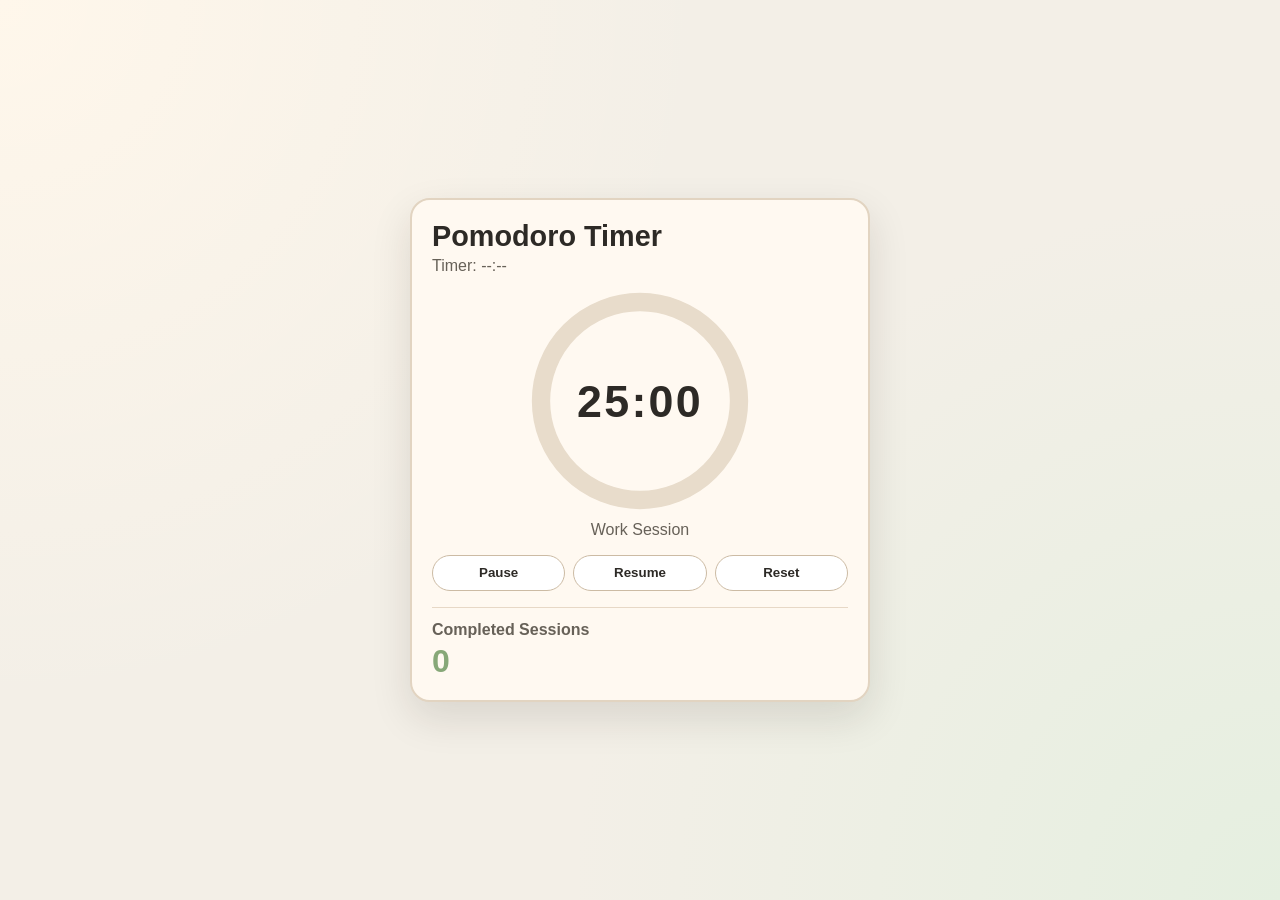
==== index.html @ 8f432424 "Add Pomodoro timer app skeleton Introduce initial Pomodoro web app scaffold: add index.html with tim" ====
<!DOCTYPE html>
<html lang="en">
  <head>
    <meta charset="UTF-8" />
    <meta name="viewport" content="width=device-width, initial-scale=1.0" />
    <title>Pomodoro Timer</title>
    <link rel="stylesheet" href="style.css" />
    <script src="app.js" defer></script>
  </head>
  <body>
    <main class="app" aria-labelledby="app-title">
      <header class="app-header">
        <h1 id="app-title">Pomodoro Timer</h1>
        <p class="timer-placeholder-label" aria-live="polite">Timer: --:--</p>
      </header>

      <section class="timer-panel" aria-label="Timer panel">
        <div class="progress-container" aria-hidden="true">
          <svg class="progress-ring" viewBox="0 0 120 120">
            <circle class="progress-ring-track" cx="60" cy="60" r="54"></circle>
            <circle
              class="progress-ring-fill"
              cx="60"
              cy="60"
              r="54"
              stroke-dasharray="339.292"
              stroke-dashoffset="339.292"
            ></circle>
          </svg>
          <div class="timer-display" id="timer-display" role="status" aria-live="polite">25:00</div>
        </div>

        <p class="mode-label" id="mode-label">Work Session</p>
      </section>

      <section class="controls" aria-label="Timer controls">
        <button id="pause-btn" type="button">Pause</button>
        <button id="resume-btn" type="button">Resume</button>
        <button id="reset-btn" type="button">Reset</button>
      </section>

      <section class="session-counter" aria-label="Session counter">
        <h2>Completed Sessions</h2>
        <p id="session-count">0</p>
      </section>
    </main>
  </body>
</html>
---- style.css ----
:root {
  --bg: #f3efe7;
  --surface: #fff9f1;
  --text: #2d2a26;
  --muted: #676158;
  --accent: #cf5c36;
  --accent-2: #87a878;
  --ring-track: #e8dccb;
}

* {
  box-sizing: border-box;
}

body {
  margin: 0;
  min-height: 100vh;
  font-family: "Trebuchet MS", "Segoe UI", sans-serif;
  color: var(--text);
  background:
    radial-gradient(circle at top left, #fff7eb, transparent 45%),
    radial-gradient(circle at bottom right, #e5efe0, transparent 45%),
    var(--bg);
  display: grid;
  place-items: center;
  padding: 1rem;
}

.app {
  width: min(100%, 460px);
  background-color: var(--surface);
  border: 2px solid #e2d4c1;
  border-radius: 20px;
  box-shadow: 0 16px 40px rgba(30, 24, 17, 0.12);
  padding: 1.25rem;
  display: grid;
  gap: 1rem;
}

.app-header h1 {
  margin: 0;
  font-size: 1.8rem;
}

.timer-placeholder-label {
  margin: 0.25rem 0 0;
  color: var(--muted);
}

.timer-panel {
  text-align: center;
}

.progress-container {
  position: relative;
  width: 220px;
  margin: 0 auto;
}

.progress-ring {
  width: 100%;
  height: auto;
  display: block;
}

.progress-ring-track,
.progress-ring-fill {
  fill: none;
  stroke-width: 10;
}

.progress-ring-track {
  stroke: var(--ring-track);
}

.progress-ring-fill {
  stroke: var(--accent);
  stroke-linecap: round;
  transform-origin: center;
  transform: rotate(-90deg);
}

.timer-display {
  position: absolute;
  inset: 0;
  display: grid;
  place-items: center;
  font-size: 2.8rem;
  font-weight: 700;
  letter-spacing: 0.05em;
}

.mode-label {
  margin: 0.6rem 0 0;
  color: var(--muted);
}

.controls {
  display: grid;
  grid-template-columns: repeat(3, 1fr);
  gap: 0.5rem;
}

button {
  border: 1px solid #ccbba4;
  border-radius: 999px;
  padding: 0.6rem 0.75rem;
  background: #fff;
  color: var(--text);
  font-weight: 600;
  cursor: pointer;
}

button:hover {
  background: #fff2df;
}

.session-counter {
  border-top: 1px solid #e7d8c6;
  padding-top: 0.8rem;
}

.session-counter h2 {
  margin: 0;
  font-size: 1rem;
  color: var(--muted);
}

#session-count {
  margin: 0.25rem 0 0;
  font-size: 2rem;
  font-weight: 700;
  color: var(--accent-2);
}

@media (max-width: 420px) {
  .timer-display {
    font-size: 2.2rem;
  }

  .controls {
    grid-template-columns: 1fr;
  }
}
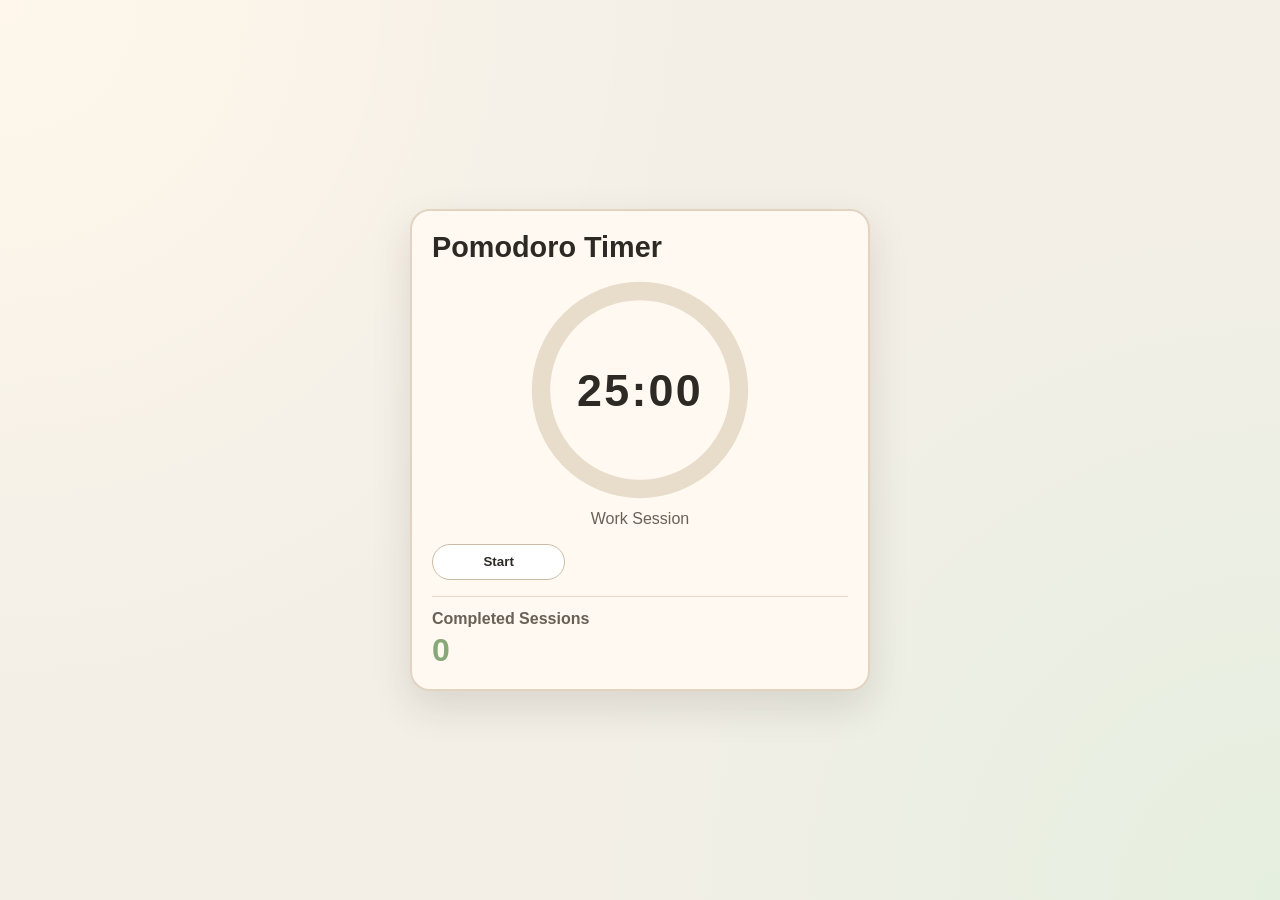
==== commit 77badb02: "Add timer state and control event handlers Introduce a simple state object (isRunning, phase) and wi" ====
--- a/index.html
+++ b/index.html
@@ -11,7 +11,6 @@
     <main class="app" aria-labelledby="app-title">
       <header class="app-header">
         <h1 id="app-title">Pomodoro Timer</h1>
-        <p class="timer-placeholder-label" aria-live="polite">Timer: --:--</p>
       </header>
 
       <section class="timer-panel" aria-label="Timer panel">
@@ -34,9 +33,8 @@
       </section>
 
       <section class="controls" aria-label="Timer controls">
-        <button id="pause-btn" type="button">Pause</button>
-        <button id="resume-btn" type="button">Resume</button>
-        <button id="reset-btn" type="button">Reset</button>
+        <button id="pause-btn" type="button" hidden>Pause</button>
+        <button id="reset-btn" type="button">Start</button>
       </section>
 
       <section class="session-counter" aria-label="Session counter">
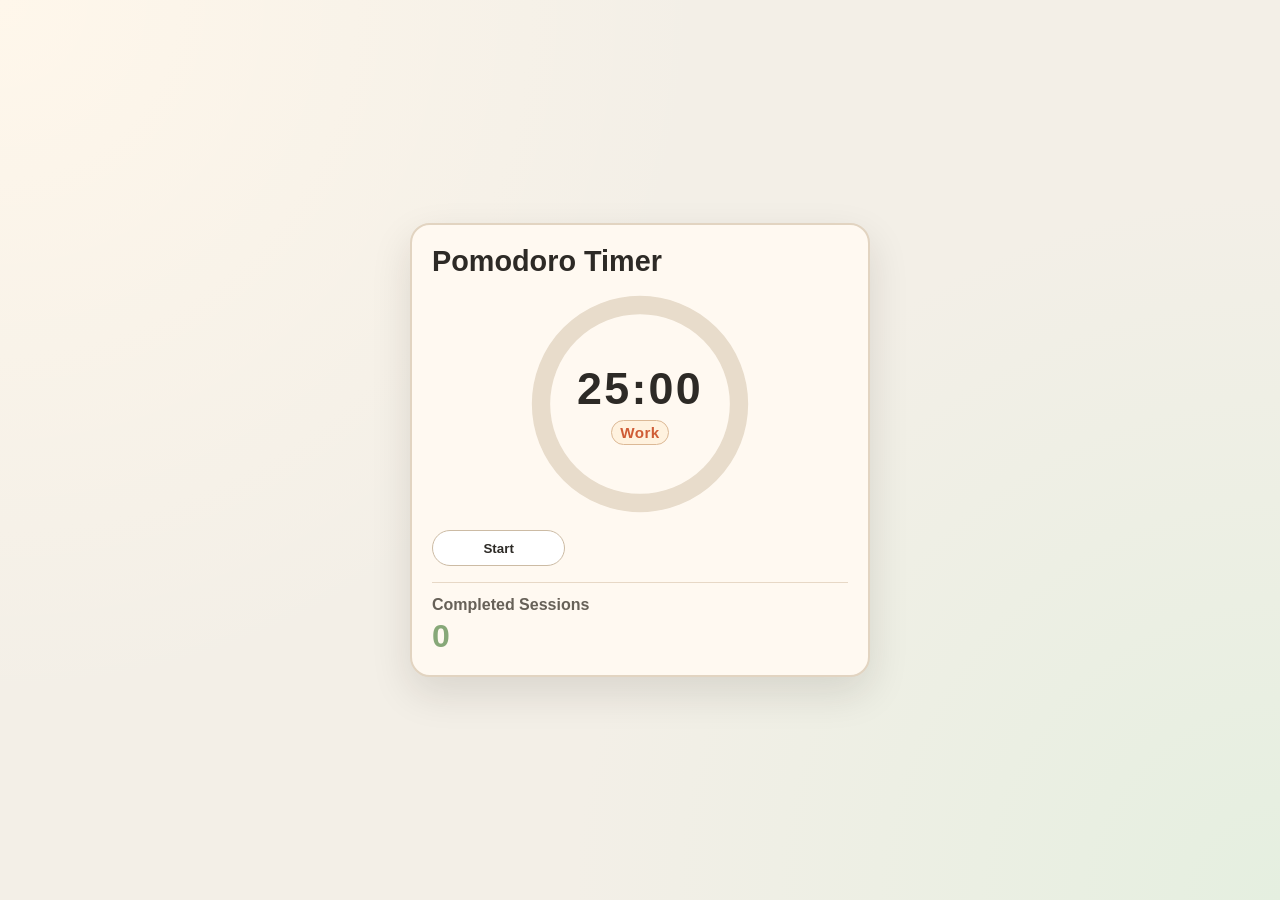
==== commit 46e104b8: "Add break phase and phase label Introduce break support and UI for current phase: add BREAK_DURATION" ====
--- a/index.html
+++ b/index.html
@@ -26,10 +26,11 @@
               stroke-dashoffset="339.292"
             ></circle>
           </svg>
-          <div class="timer-display" id="timer-display" role="status" aria-live="polite">25:00</div>
+          <div class="timer-display" role="status" aria-live="polite">
+            <span id="timer-value">25:00</span>
+            <span class="phase-label" id="phase-label">Work</span>
+          </div>
         </div>
-
-        <p class="mode-label" id="mode-label">Work Session</p>
       </section>
 
       <section class="controls" aria-label="Timer controls">
--- a/style.css
+++ b/style.css
@@ -83,16 +83,29 @@
 .timer-display {
   position: absolute;
   inset: 0;
-  display: grid;
-  place-items: center;
+  display: flex;
+  flex-direction: column;
+  align-items: center;
+  justify-content: center;
+  gap: 0.4rem;
+}
+
+#timer-value {
   font-size: 2.8rem;
   font-weight: 700;
   letter-spacing: 0.05em;
 }
 
-.mode-label {
-  margin: 0.6rem 0 0;
-  color: var(--muted);
+.phase-label {
+  margin: 0;
+  font-size: 0.95rem;
+  font-weight: 700;
+  letter-spacing: 0.03em;
+  color: var(--accent);
+  border: 1px solid #dcb996;
+  background: #fff2df;
+  border-radius: 999px;
+  padding: 0.2rem 0.5rem;
 }
 
 .controls {
@@ -134,8 +147,12 @@
 }
 
 @media (max-width: 420px) {
-  .timer-display {
+  #timer-value {
     font-size: 2.2rem;
+  }
+
+  .phase-label {
+    font-size: 0.82rem;
   }
 
   .controls {
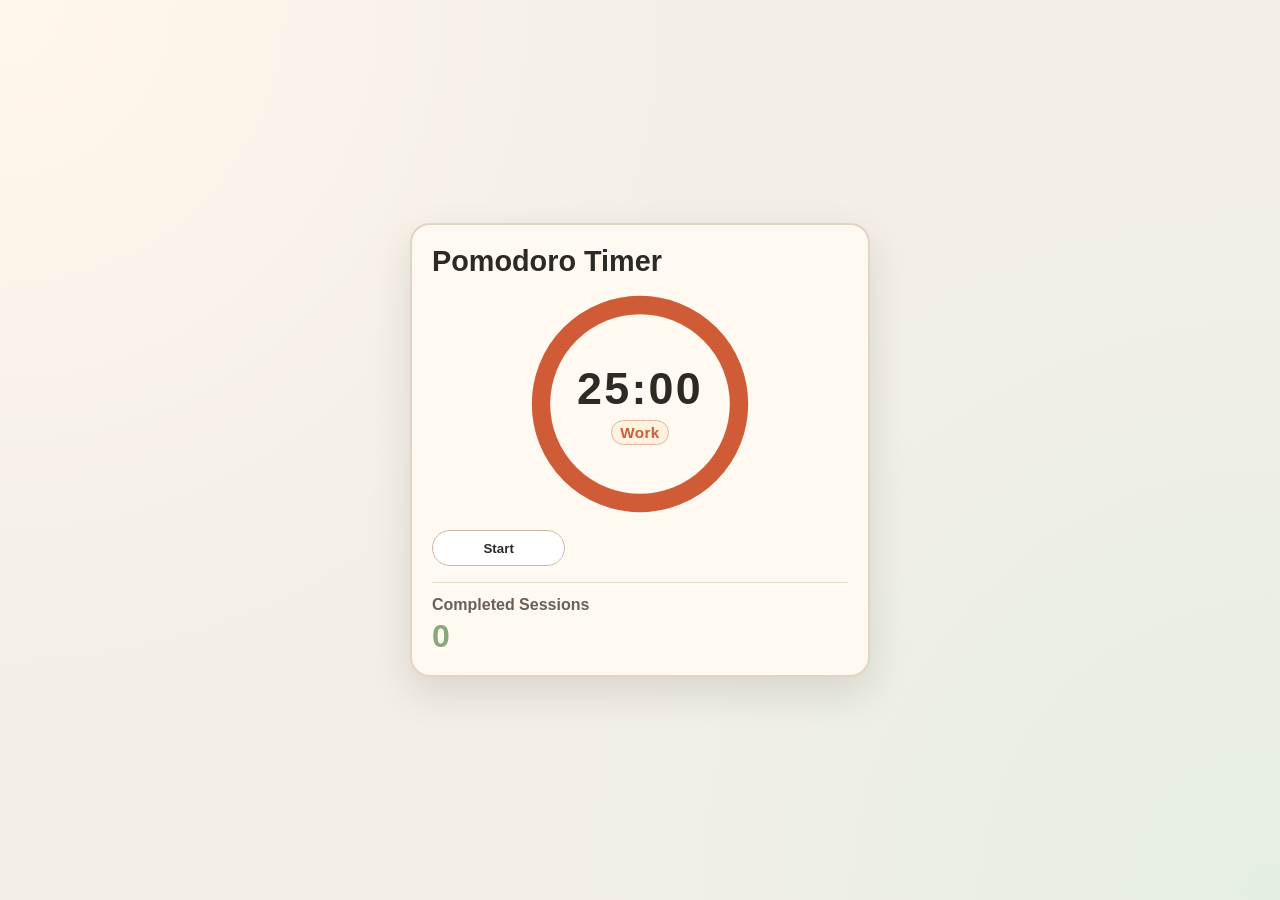
==== commit d2fa4fbb: "Add progress ring UI and update timer logic Introduce a circular progress ring and wire it into the " ====
--- a/index.html
+++ b/index.html
@@ -15,9 +15,16 @@
 
       <section class="timer-panel" aria-label="Timer panel">
         <div class="progress-container" aria-hidden="true">
-          <svg class="progress-ring" viewBox="0 0 120 120">
-            <circle class="progress-ring-track" cx="60" cy="60" r="54"></circle>
+          <svg class="progress-ring" viewBox="0 0 120 120" aria-hidden="true">
             <circle
+              id="progress-ring-track"
+              class="progress-ring-track"
+              cx="60"
+              cy="60"
+              r="54"
+            ></circle>
+            <circle
+              id="progress-ring-fill"
               class="progress-ring-fill"
               cx="60"
               cy="60"
--- a/style.css
+++ b/style.css
@@ -54,12 +54,15 @@
 .progress-container {
   position: relative;
   width: 220px;
+  aspect-ratio: 1;
   margin: 0 auto;
+  display: grid;
+  place-items: center;
 }
 
 .progress-ring {
   width: 100%;
-  height: auto;
+  height: 100%;
   display: block;
 }
 
@@ -71,6 +74,7 @@
 
 .progress-ring-track {
   stroke: var(--ring-track);
+  opacity: 0.65;
 }
 
 .progress-ring-fill {
@@ -78,6 +82,7 @@
   stroke-linecap: round;
   transform-origin: center;
   transform: rotate(-90deg);
+  transition: stroke-dashoffset 0.9s linear;
 }
 
 .timer-display {
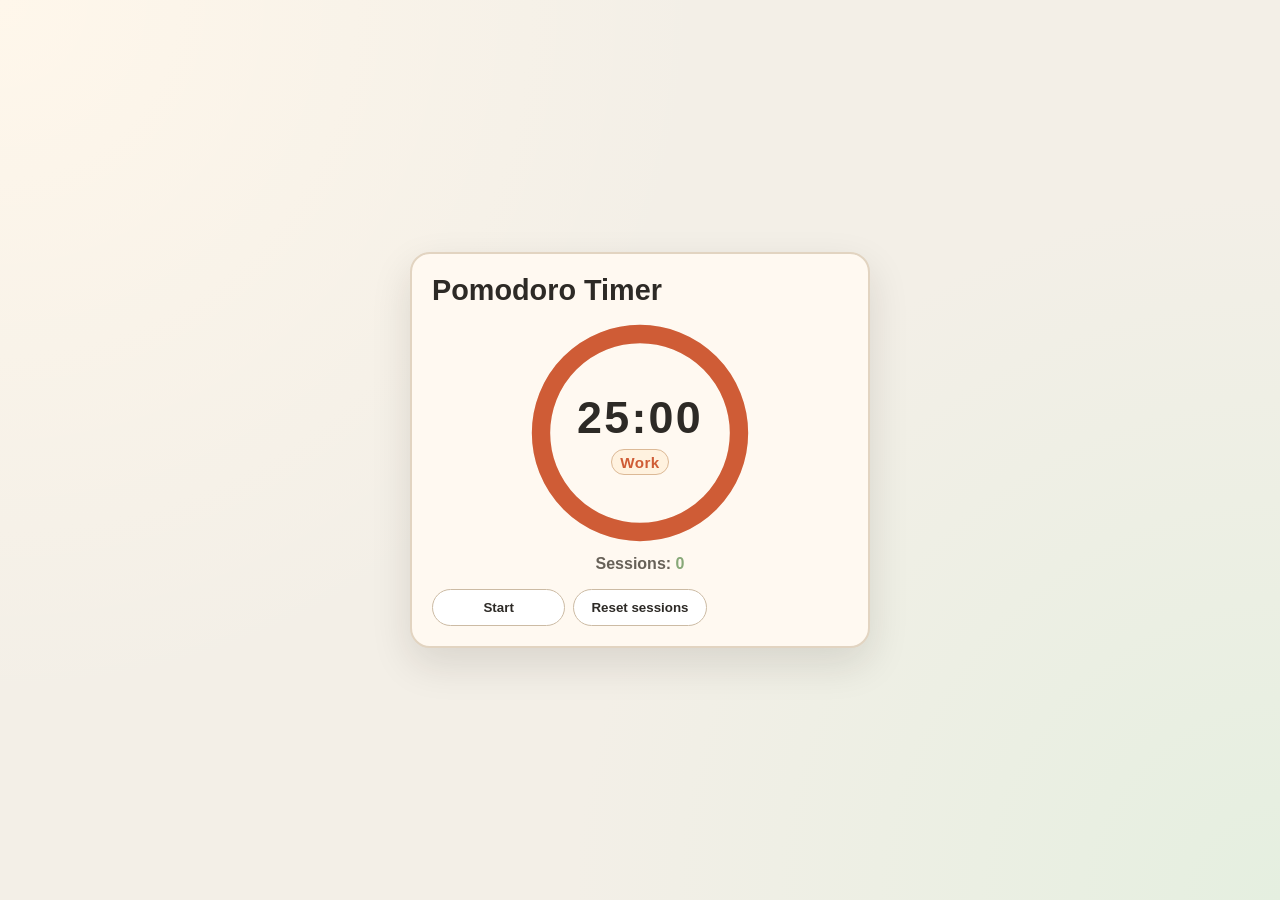
==== commit 706c1e24: "Add session counter and persist timer state Introduce a completed-session counter and persist timer " ====
--- a/index.html
+++ b/index.html
@@ -38,16 +38,13 @@
             <span class="phase-label" id="phase-label">Work</span>
           </div>
         </div>
+        <p class="session-inline">Sessions: <span id="session-count">0</span></p>
       </section>
 
       <section class="controls" aria-label="Timer controls">
         <button id="pause-btn" type="button" hidden>Pause</button>
         <button id="reset-btn" type="button">Start</button>
-      </section>
-
-      <section class="session-counter" aria-label="Session counter">
-        <h2>Completed Sessions</h2>
-        <p id="session-count">0</p>
+        <button id="reset-sessions-btn" type="button">Reset sessions</button>
       </section>
     </main>
   </body>
--- a/style.css
+++ b/style.css
@@ -49,6 +49,17 @@
 
 .timer-panel {
   text-align: center;
+}
+
+.session-inline {
+  margin: 0.75rem 0 0;
+  font-size: 1rem;
+  font-weight: 700;
+  color: var(--muted);
+}
+
+.session-inline #session-count {
+  color: var(--accent-2);
 }
 
 .progress-container {
@@ -115,7 +126,7 @@
 
 .controls {
   display: grid;
-  grid-template-columns: repeat(3, 1fr);
+  grid-template-columns: repeat(3, minmax(0, 1fr));
   gap: 0.5rem;
 }
 
@@ -133,24 +144,6 @@
   background: #fff2df;
 }
 
-.session-counter {
-  border-top: 1px solid #e7d8c6;
-  padding-top: 0.8rem;
-}
-
-.session-counter h2 {
-  margin: 0;
-  font-size: 1rem;
-  color: var(--muted);
-}
-
-#session-count {
-  margin: 0.25rem 0 0;
-  font-size: 2rem;
-  font-weight: 700;
-  color: var(--accent-2);
-}
-
 @media (max-width: 420px) {
   #timer-value {
     font-size: 2.2rem;
